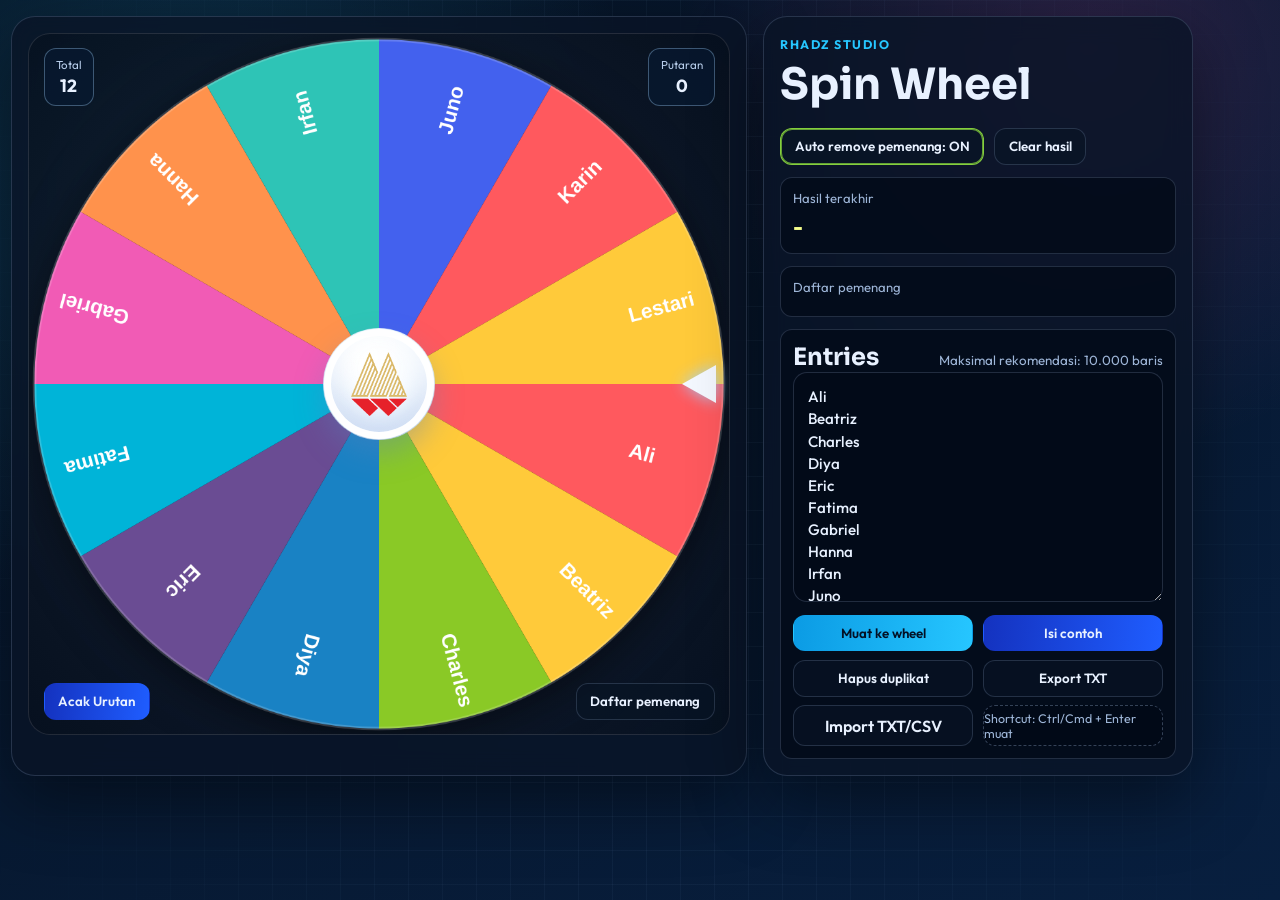
==== index.html @ 553be550 "start stable" ====
﻿<!doctype html>
<html lang="id">
  <head>
    <meta charset="UTF-8" />
    <meta name="viewport" content="width=device-width, initial-scale=1.0" />
    <title>Spin Wheel - Wheel of Names</title>
    <link rel="preconnect" href="https://fonts.googleapis.com" />
    <link rel="preconnect" href="https://fonts.gstatic.com" crossorigin />
    <link href="https://fonts.googleapis.com/css2?family=Outfit:wght@400;500;600;700;800&family=Sora:wght@500;600;700&display=swap" rel="stylesheet" />
    <link rel="stylesheet" href="./styles.css" />
  </head>
  <body>
    <div class="bg-grid"></div>
    <canvas id="confettiCanvas" aria-hidden="true"></canvas>

    <main class="app-shell">
      <section class="layout-grid">
        <section class="wheel-column">
          <div class="wheel-card card">
            <div class="wheel-stage">
              <div class="wheel-stat wheel-stat-left">
                <span>Total</span>
                <strong id="entryCount">0</strong>
              </div>
              <div class="wheel-stat wheel-stat-right">
                <span>Putaran</span>
                <strong id="spinCount">0</strong>
              </div>
              <div id="wheelPointer" class="pointer" aria-hidden="true"></div>
              <canvas id="wheelCanvas" width="1024" height="1024" aria-label="Roulette wheel"></canvas>
              <button id="spinButton" class="spin-btn" type="button">
                <img src="./icon-Bank-WM.png" alt="Spin" class="spin-logo" />
              </button>
              <button id="shuffleButton" class="btn secondary wheel-corner left" type="button">Acak Urutan</button>
              <button id="historyModalOpenButton" class="btn ghost wheel-corner right" type="button">Daftar pemenang</button>

              <div id="winnerModal" class="winner-modal" role="dialog" aria-modal="true" aria-labelledby="winnerModalTitle" aria-hidden="true">
                <div class="winner-card">
                  <p class="winner-chip">Pemenang</p>
                  <h3 id="winnerModalTitle">Selamat!</h3>
                  <p id="winnerModalName" class="winner-name">-</p>
                  <div class="winner-actions">
                    <button id="winnerRemoveButton" class="btn ghost" type="button">Remove pemenang</button>
                    <button id="winnerModalClose" class="btn primary" type="button">Tutup</button>
                  </div>
                </div>
              </div>

              <div id="historyModal" class="winner-modal" role="dialog" aria-modal="true" aria-labelledby="historyModalTitle" aria-hidden="true">
                <div class="winner-card history-modal-card">
                  <h3 id="historyModalTitle">Daftar pemenang</h3>
                  <ol id="winnerHistoryModal" class="history-list-modal"></ol>
                  <div class="manual-add-row">
                    <input id="manualWinnerInput" type="text" placeholder="Tambah manual..." />
                    <button id="manualWinnerAddButton" class="btn secondary" type="button">Tambah</button>
                  </div>
                  <button id="historyModalClose" class="btn primary" type="button">Tutup</button>
                </div>
              </div>
            </div>
          </div>
        </section>

        <aside class="side-card card">
          <div class="title-row">
            <div>
              <a class="eyebrow link-eyebrow" href="https://studio.rhadzor.id/apps" target="_blank" rel="noopener noreferrer">RHADZ STUDIO</a>
              <h1>Spin Wheel</h1>
            </div>
          </div>

          <div class="wheel-actions">
            <button id="removeWinnerToggle" class="btn ghost" type="button" aria-pressed="true">Auto remove pemenang: ON</button>
            <button id="clearResultsButton" class="btn ghost" type="button">Clear hasil</button>
          </div>

          <div class="result-panel" aria-live="polite">
            <p class="result-label">Hasil terakhir</p>
            <p id="lastWinner" class="result-value">-</p>
          </div>

          <div class="history-panel">
            <p>Daftar pemenang</p>
            <ol id="winnerHistory"></ol>
          </div>

          <div class="entries-panel">
            <div class="input-head">
              <h2>Entries</h2>
              <small id="capacityHint">Maksimal rekomendasi: 10.000 baris</small>
            </div>
            <textarea id="entriesInput" placeholder="Satu nama per baris...&#10;Contoh:&#10;Ali&#10;Beatriz&#10;Charles"></textarea>
            <div class="control-row">
              <button id="loadEntriesButton" class="btn primary" type="button">Muat ke wheel</button>
              <button id="sampleButton" class="btn secondary" type="button">Isi contoh</button>
            </div>
            <div class="control-row">
              <button id="dedupeButton" class="btn ghost" type="button">Hapus duplikat</button>
              <button id="exportButton" class="btn ghost" type="button">Export TXT</button>
            </div>
            <div class="control-row">
              <label class="file-btn btn ghost" for="importFileInput">Import TXT/CSV</label>
              <input id="importFileInput" type="file" accept=".txt,.csv,text/plain" />
              <p class="shortcut-hint">Shortcut: Ctrl/Cmd + Enter muat</p>
            </div>
          </div>
        </aside>
      </section>
    </main>

    <script src="./app.js"></script>
  </body>
</html>
---- styles.css ----
﻿:root {
  --bg-base: #061324;
  --bg-accent: #081f3f;
  --card: rgba(9, 20, 38, 0.78);
  --line: rgba(183, 214, 255, 0.17);
  --text: #e8f1ff;
  --muted: #9eb6d8;
  --cyan: #26c6ff;
  --shadow: 0 24px 70px rgba(0, 0, 0, 0.45);
}

* { box-sizing: border-box; }

html, body {
  margin: 0;
  min-height: 100%;
}

body {
  color: var(--text);
  font-family: "Outfit", sans-serif;
  background:
    radial-gradient(circle at 15% 20%, rgba(38, 198, 255, 0.18), transparent 35%),
    radial-gradient(circle at 85% 5%, rgba(255, 90, 200, 0.14), transparent 30%),
    linear-gradient(150deg, var(--bg-base), var(--bg-accent));
  overflow-x: hidden;
}

.bg-grid {
  pointer-events: none;
  position: fixed;
  inset: 0;
  background-image:
    linear-gradient(rgba(166, 210, 255, 0.06) 1px, transparent 1px),
    linear-gradient(90deg, rgba(166, 210, 255, 0.06) 1px, transparent 1px);
  background-size: 34px 34px;
  mask-image: radial-gradient(circle at center, black 42%, transparent 100%);
}

#confettiCanvas {
  position: fixed;
  inset: 0;
  pointer-events: none;
  z-index: 60;
}

.app-shell {
  width: min(1380px, 100% - 1.4rem);
  margin: 1rem auto 1.6rem;
  position: relative;
  z-index: 1;
}

.layout-grid {
  display: grid;
  grid-template-columns: 1.15fr 0.85fr;
  gap: 1rem;
}

.card {
  background: var(--card);
  border: 1px solid var(--line);
  border-radius: 24px;
  backdrop-filter: blur(12px);
  box-shadow: var(--shadow);
}

.wheel-column {
  display: grid;
  gap: 0.8rem;
}

.wheel-card {
  padding: 1rem;
}

.wheel-stage {
  position: relative;
  display: grid;
  place-items: center;
  border-radius: 22px;
  background: radial-gradient(circle at center, rgba(255, 255, 255, 0.08), rgba(0, 0, 0, 0.2));
  border: 1px solid rgba(255, 255, 255, 0.11);
  min-height: 560px;
  overflow: hidden;
}

.wheel-stat {
  position: absolute;
  top: 0.9rem;
  z-index: 9;
  background: rgba(8, 25, 48, 0.8);
  border: 1px solid rgba(164, 214, 255, 0.34);
  border-radius: 12px;
  padding: 0.45rem 0.7rem;
  text-align: center;
}

.wheel-stat span {
  display: block;
  font-size: 0.72rem;
  color: #b8ceeb;
}

.wheel-stat strong {
  display: block;
  margin-top: 0.18rem;
  font-size: 1.1rem;
}

.wheel-stat-left {
  left: 0.9rem;
}

.wheel-stat-right {
  right: 0.9rem;
}

.pointer {
  position: absolute;
  right: 0.85rem;
  top: 50%;
  width: 0;
  height: 0;
  border-right: 34px solid #f4f8ff;
  border-top: 19px solid transparent;
  border-bottom: 19px solid transparent;
  transform: translateY(-50%);
  transform-origin: 100% 50%;
  filter: drop-shadow(0 0 8px rgba(160, 211, 255, 0.96));
  z-index: 7;
}

.pointer.ticking { animation: pointerTick 90ms ease-out 1; }

@keyframes pointerTick {
  0% { transform: translateY(-50%) rotate(0deg); }
  50% { transform: translateY(-50%) rotate(-9deg); }
  100% { transform: translateY(-50%) rotate(0deg); }
}

#wheelCanvas {
  width: min(86vw, 700px);
  height: auto;
  border-radius: 50%;
  transition: transform 0.08s linear;
  filter: drop-shadow(0 10px 22px rgba(0, 0, 0, 0.5));
  z-index: 2;
}

.spin-btn {
  position: absolute;
  width: 110px;
  aspect-ratio: 1;
  border-radius: 999px;
  border: 7px solid rgba(255, 255, 255, 0.95);
  font-family: "Sora", sans-serif;
  letter-spacing: 0.06em;
  font-size: 1.05rem;
  font-weight: 700;
  color: #022;
  cursor: pointer;
  background:
    radial-gradient(circle at 30% 23%, rgba(255, 255, 255, 0.96), rgba(255, 255, 255, 0.32) 25%, transparent 44%),
    radial-gradient(circle at 50% 30%, #ffffff 0%, #f6fbff 55%, #e3edfc 100%);
  box-shadow:
    inset 0 12px 18px rgba(255, 255, 255, 0.46),
    inset 0 -16px 24px rgba(131, 163, 220, 0.28),
    0 14px 30px rgba(90, 130, 190, 0.38);
  transition: transform 0.15s ease, box-shadow 0.2s ease;
  z-index: 8;
  display: grid;
  place-items: center;
}

.spin-btn:hover:not(:disabled) {
  transform: scale(1.05);
  box-shadow:
    inset 0 12px 18px rgba(255, 255, 255, 0.56),
    inset 0 -16px 24px rgba(131, 163, 220, 0.36),
    0 16px 30px rgba(112, 154, 220, 0.45);
}

.spin-btn:active,
.spin-btn:focus,
.spin-btn:focus-visible {
  outline: none;
  box-shadow:
    inset 0 0 0 1px rgba(255, 255, 255, 0.8),
    0 10px 24px rgba(112, 154, 220, 0.36);
}

.spin-btn:disabled { opacity: 1; cursor: not-allowed; filter: saturate(0.95); }

.wheel-corner {
  position: absolute;
  bottom: 0.9rem;
  z-index: 9;
}

.wheel-corner.left {
  left: 0.9rem;
}

.wheel-corner.right {
  right: 0.9rem;
}

.spin-logo {
  width: 56px;
  max-width: 70%;
  height: auto;
  object-fit: contain;
}

.wheel-actions {
  display: flex;
  flex-wrap: wrap;
  gap: 0.6rem;
  justify-content: flex-start;
  align-items: center;
}

.btn {
  border: 1px solid var(--line);
  border-radius: 12px;
  padding: 0.58rem 0.85rem;
  color: var(--text);
  background: rgba(9, 20, 38, 0.6);
  font-family: inherit;
  font-weight: 600;
  cursor: pointer;
}

.btn.primary { background: linear-gradient(95deg, #0b9be4, #26c6ff); color: #031126; border-color: transparent; }
.btn.secondary { background: linear-gradient(95deg, #1432bf, #1f5dff); border-color: transparent; }
.btn.ghost[aria-pressed="true"] { border-color: rgba(164, 255, 68, 0.8); box-shadow: inset 0 0 0 1px rgba(164, 255, 68, 0.6); }

.side-card {
  padding: 1rem;
  display: flex;
  flex-direction: column;
  gap: 0.75rem;
}

.title-row {
  display: flex;
  justify-content: space-between;
  align-items: flex-start;
  gap: 0.8rem;
}

.eyebrow {
  margin: 0;
  text-transform: uppercase;
  letter-spacing: 0.12em;
  color: var(--cyan);
  font-size: 0.78rem;
  font-weight: 700;
}

.link-eyebrow { text-decoration: none; }
.link-eyebrow:hover { text-decoration: underline; }

h1 {
  margin: 0.25rem 0;
  font-family: "Sora", sans-serif;
  font-size: clamp(2rem, 4vw, 2.7rem);
}

.result-panel,
.history-panel,
.entries-panel {
  border: 1px solid var(--line);
  background: rgba(3, 11, 26, 0.8);
  border-radius: 12px;
  padding: 0.75rem;
}

.result-label,
.history-panel p { margin: 0; color: var(--muted); font-size: 0.82rem; }

.result-value {
  margin: 0.42rem 0 0;
  font-size: 1.35rem;
  font-weight: 700;
  min-height: 1.8rem;
  color: #f7ff8d;
}

#winnerHistory {
  margin: 0.55rem 0 0;
  padding-left: 1.1rem;
  display: grid;
  gap: 0.35rem;
  max-height: 170px;
  overflow: auto;
}

#winnerHistory li { color: #e4ecff; }

#winnerHistory li.manual,
.history-list-modal li.manual {
  color: #f9e48d;
}

.input-head { display: flex; justify-content: space-between; align-items: baseline; gap: 0.5rem; }
.input-head h2 { margin: 0; font-family: "Sora", sans-serif; }
.input-head small { color: var(--muted); }

#entriesInput {
  width: 100%;
  min-height: 230px;
  resize: vertical;
  border-radius: 14px;
  border: 1px solid var(--line);
  outline: none;
  padding: 0.85rem;
  font: 500 0.95rem/1.45 "Outfit", sans-serif;
  color: var(--text);
  background: rgba(3, 10, 25, 0.82);
}

#entriesInput:focus { border-color: rgba(38, 198, 255, 0.72); box-shadow: 0 0 0 3px rgba(38, 198, 255, 0.2); }

.control-row {
  display: grid;
  grid-template-columns: repeat(2, minmax(0, 1fr));
  gap: 0.6rem;
  margin-top: 0.55rem;
}

#importFileInput { display: none; }
.file-btn { display: grid; place-items: center; text-align: center; }

.shortcut-hint {
  margin: 0;
  display: grid;
  place-items: center;
  color: var(--muted);
  font-size: 0.78rem;
  border-radius: 12px;
  border: 1px dashed rgba(183, 214, 255, 0.28);
  background: rgba(2, 8, 20, 0.45);
}

.result-flash { animation: resultPulse 560ms ease-out; }

@keyframes resultPulse {
  0% { transform: scale(0.94); text-shadow: 0 0 0 rgba(247, 255, 141, 0.1); }
  45% { transform: scale(1.08); text-shadow: 0 0 24px rgba(247, 255, 141, 0.68); }
  100% { transform: scale(1); text-shadow: 0 0 0 rgba(247, 255, 141, 0.1); }
}

.winner-modal {
  position: absolute;
  inset: 0;
  display: grid;
  place-items: center;
  background: rgba(1, 5, 15, 0.56);
  backdrop-filter: blur(2px);
  opacity: 0;
  visibility: hidden;
  transition: opacity 0.24s ease;
  z-index: 10;
}

.winner-modal.open { opacity: 1; visibility: visible; }

.winner-card {
  width: min(420px, calc(100% - 1.2rem));
  border-radius: 20px;
  border: 1px solid rgba(188, 216, 255, 0.28);
  background: linear-gradient(170deg, rgba(10, 26, 52, 0.96), rgba(6, 18, 38, 0.96));
  box-shadow: 0 30px 80px rgba(0, 0, 0, 0.55);
  padding: 1.1rem;
  text-align: center;
}

.winner-chip { margin: 0; color: #9ac5ff; letter-spacing: 0.12em; text-transform: uppercase; font-size: 0.72rem; }
.winner-card h3 { margin: 0.3rem 0 0; font-family: "Sora", sans-serif; font-size: 1.5rem; }
.winner-name { margin: 0.42rem 0 1rem; color: #f7ff8d; font-size: 1.75rem; font-weight: 800; }

.winner-actions {
  display: flex;
  justify-content: center;
  gap: 0.55rem;
}

.history-modal-card {
  width: min(470px, calc(100% - 1.2rem));
}

.history-list-modal {
  margin: 0.7rem 0 0.9rem;
  padding-left: 1.1rem;
  display: grid;
  gap: 0.32rem;
  max-height: 180px;
  overflow: auto;
}

.manual-add-row {
  display: grid;
  grid-template-columns: 1fr auto;
  gap: 0.5rem;
  margin-bottom: 0.8rem;
}

.manual-add-row input {
  border-radius: 10px;
  border: 1px solid var(--line);
  background: rgba(3, 10, 25, 0.82);
  color: var(--text);
  padding: 0.55rem 0.65rem;
  font: 500 0.92rem/1.2 "Outfit", sans-serif;
}

@media (max-width: 1080px) {
  .layout-grid { grid-template-columns: 1fr; }
  .wheel-stage { min-height: 460px; }
  .title-row { flex-direction: column; }
}

@media (max-width: 720px) {
  .wheel-stage { min-height: 390px; }
  .spin-btn { width: 92px; border-width: 6px; font-size: 0.92rem; }
  .wheel-corner {
    bottom: 0.55rem;
  }
  .wheel-corner.left {
    left: 0.55rem;
  }
  .wheel-corner.right {
    right: 0.55rem;
  }
  .wheel-stat {
    top: 0.55rem;
    padding: 0.35rem 0.56rem;
  }
  .wheel-stat-left {
    left: 0.55rem;
  }
  .wheel-stat-right {
    right: 0.55rem;
  }
  .pointer {
    right: 0.45rem;
    border-right-width: 26px;
    border-top-width: 15px;
    border-bottom-width: 15px;
  }
  #entriesInput { min-height: 180px; }
}
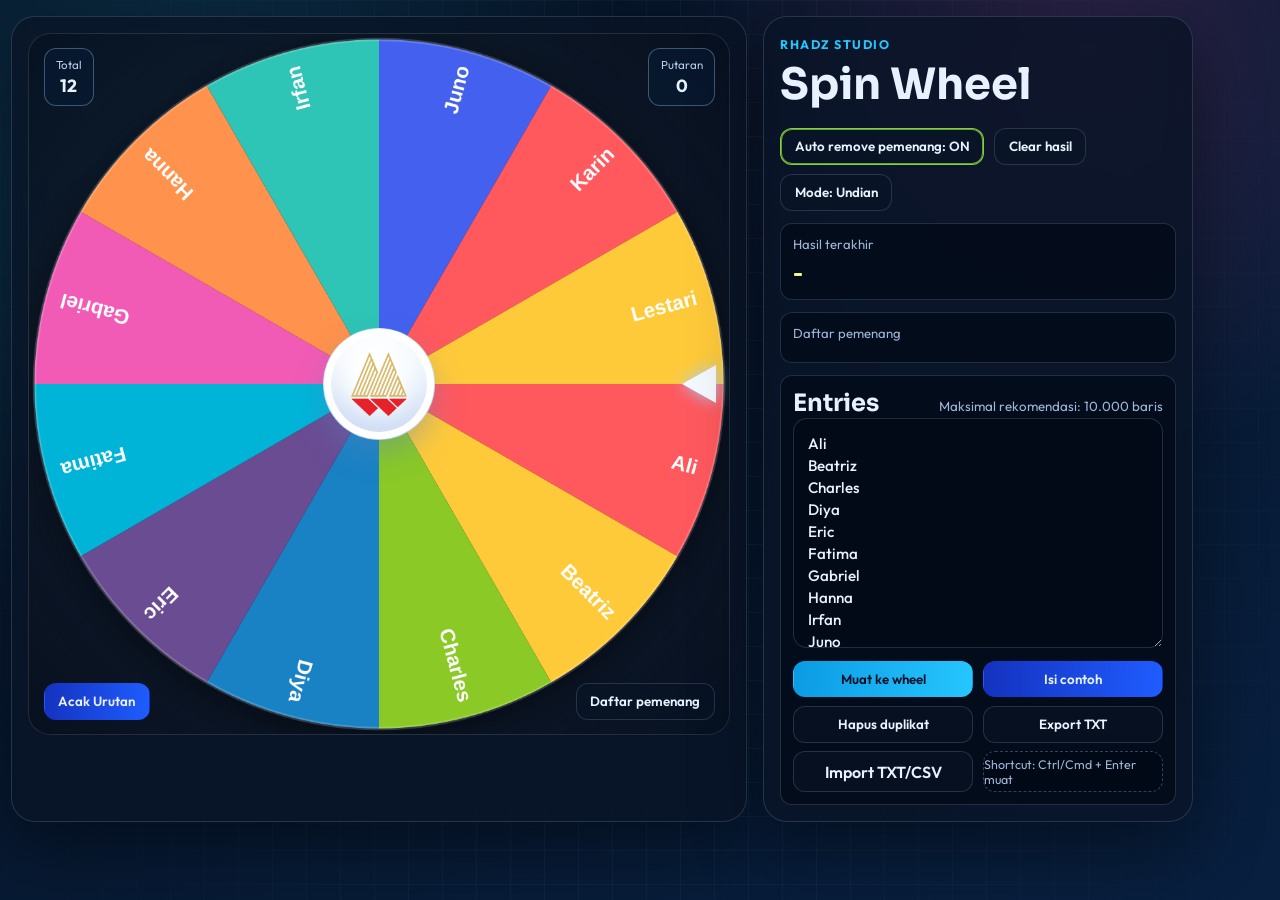
==== commit e241540c: "2 mode undian dan saksi" ====
--- a/index.html
+++ b/index.html
@@ -18,11 +18,11 @@
         <section class="wheel-column">
           <div class="wheel-card card">
             <div class="wheel-stage">
-              <div class="wheel-stat wheel-stat-left">
+              <div id="entryStat" class="wheel-stat wheel-stat-left">
                 <span>Total</span>
                 <strong id="entryCount">0</strong>
               </div>
-              <div class="wheel-stat wheel-stat-right">
+              <div id="spinStat" class="wheel-stat wheel-stat-right">
                 <span>Putaran</span>
                 <strong id="spinCount">0</strong>
               </div>
@@ -36,7 +36,7 @@
 
               <div id="winnerModal" class="winner-modal" role="dialog" aria-modal="true" aria-labelledby="winnerModalTitle" aria-hidden="true">
                 <div class="winner-card">
-                  <p class="winner-chip">Pemenang</p>
+                  <p id="winnerModalChip" class="winner-chip">Pemenang</p>
                   <h3 id="winnerModalTitle">Selamat!</h3>
                   <p id="winnerModalName" class="winner-name">-</p>
                   <div class="winner-actions">
@@ -50,10 +50,7 @@
                 <div class="winner-card history-modal-card">
                   <h3 id="historyModalTitle">Daftar pemenang</h3>
                   <ol id="winnerHistoryModal" class="history-list-modal"></ol>
-                  <div class="manual-add-row">
-                    <input id="manualWinnerInput" type="text" placeholder="Tambah manual..." />
-                    <button id="manualWinnerAddButton" class="btn secondary" type="button">Tambah</button>
-                  </div>
+                  <button id="manualWinnerAddButton" class="history-add-plus" type="button" aria-label="Tambah pemenang manual">+</button>
                   <button id="historyModalClose" class="btn primary" type="button">Tutup</button>
                 </div>
               </div>
@@ -72,6 +69,7 @@
           <div class="wheel-actions">
             <button id="removeWinnerToggle" class="btn ghost" type="button" aria-pressed="true">Auto remove pemenang: ON</button>
             <button id="clearResultsButton" class="btn ghost" type="button">Clear hasil</button>
+            <button id="modeToggleButton" class="btn ghost" type="button">Mode: Undian</button>
           </div>
 
           <div class="result-panel" aria-live="polite">
@@ -80,7 +78,7 @@
           </div>
 
           <div class="history-panel">
-            <p>Daftar pemenang</p>
+            <p id="sideHistoryTitle">Daftar pemenang</p>
             <ol id="winnerHistory"></ol>
           </div>
 
--- a/styles.css
+++ b/styles.css
@@ -400,20 +400,22 @@
   overflow: auto;
 }
 
-.manual-add-row {
-  display: grid;
-  grid-template-columns: 1fr auto;
-  gap: 0.5rem;
-  margin-bottom: 0.8rem;
-}
-
-.manual-add-row input {
-  border-radius: 10px;
-  border: 1px solid var(--line);
-  background: rgba(3, 10, 25, 0.82);
-  color: var(--text);
-  padding: 0.55rem 0.65rem;
-  font: 500 0.92rem/1.2 "Outfit", sans-serif;
+.history-add-plus {
+  display: block;
+  margin: -0.35rem 0 0.85rem 1.1rem;
+  border: 0;
+  background: transparent;
+  color: #9ac5ff;
+  font-family: "Sora", sans-serif;
+  font-size: 1.25rem;
+  line-height: 1;
+  font-weight: 700;
+  cursor: pointer;
+  padding: 0.1rem 0.18rem;
+}
+
+.history-add-plus:hover {
+  color: #d9ecff;
 }
 
 @media (max-width: 1080px) {
